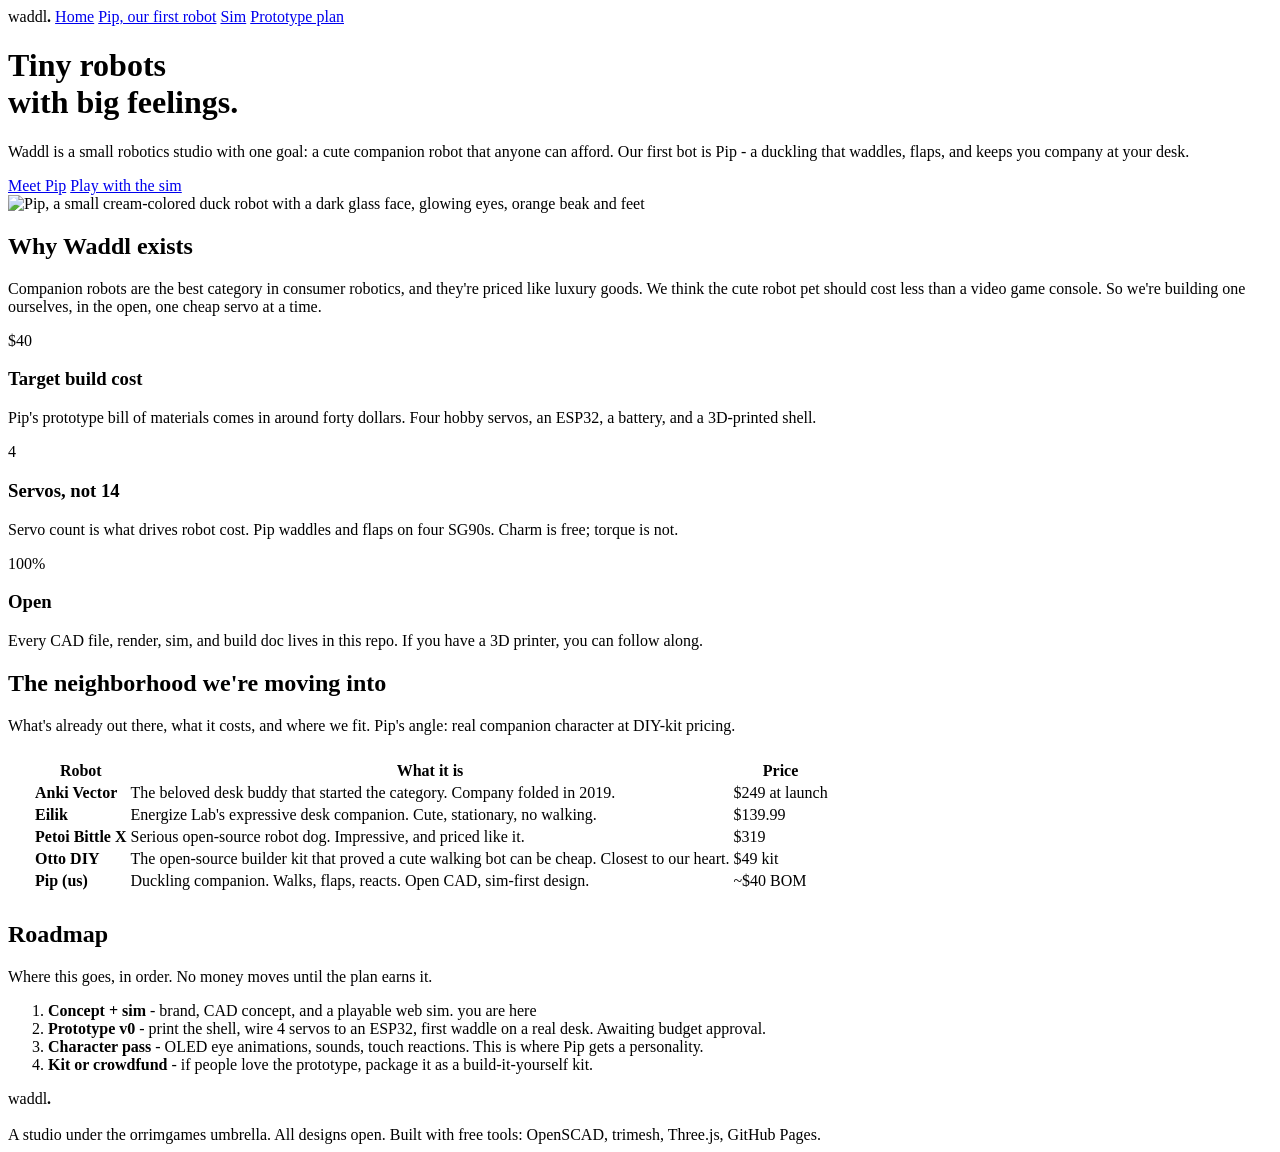
==== index.html @ 142d1592 "Add initial index.html for Waddl website This is the initial commit of the index.html file, which co" ====
<!DOCTYPE html>
<html lang="en">
<head>
<meta charset="utf-8"><meta name="viewport" content="width=device-width,initial-scale=1">
<title>Waddl - tiny robots with big feelings</title>
<link rel="stylesheet" href="assets/style.css">
</head>
<body>
<nav><div class="wrap">
  <span class="logo">waddl<b>.</b></span>
  <a class="nl" href="index.html">Home</a>
  <a class="nl" href="robot.html">Pip, our first robot</a>
  <a class="nl" href="sim.html">Sim</a>
  <a class="nl" href="bom.html">Prototype plan</a>
</div></nav>

<header class="wrap hero">
  <div>
    <h1>Tiny robots<br>with <b>big feelings</b>.</h1>
    <p class="sub">Waddl is a small robotics studio with one goal: a cute companion robot that anyone can afford. Our first bot is Pip - a duckling that waddles, flaps, and keeps you company at your desk.</p>
    <a class="btn" href="robot.html">Meet Pip</a>
    <a class="btn ghost" href="sim.html">Play with the sim</a>
  </div>
  <img src="assets/renders/pip_threequarter.png" alt="Pip, a small cream-colored duck robot with a dark glass face, glowing eyes, orange beak and feet">
</header>

<section class="wrap">
  <h2>Why Waddl exists</h2>
  <p class="lede">Companion robots are the best category in consumer robotics, and they're priced like luxury goods. We think the cute robot pet should cost less than a video game console. So we're building one ourselves, in the open, one cheap servo at a time.</p>
  <div class="grid c3">
    <div class="card"><div class="big">$40</div><h3>Target build cost</h3><p>Pip's prototype bill of materials comes in around forty dollars. Four hobby servos, an ESP32, a battery, and a 3D-printed shell.</p></div>
    <div class="card"><div class="big">4</div><h3>Servos, not 14</h3><p>Servo count is what drives robot cost. Pip waddles and flaps on four SG90s. Charm is free; torque is not.</p></div>
    <div class="card"><div class="big">100%</div><h3>Open</h3><p>Every CAD file, render, sim, and build doc lives in this repo. If you have a 3D printer, you can follow along.</p></div>
  </div>
</section>

<section class="wrap">
  <h2>The neighborhood we're moving into</h2>
  <p class="lede">What's already out there, what it costs, and where we fit. Pip's angle: real companion character at DIY-kit pricing.</p>
  <div class="card" style="padding:8px 24px">
  <table>
    <tr><th>Robot</th><th>What it is</th><th class="num">Price</th></tr>
    <tr><td><b>Anki Vector</b></td><td>The beloved desk buddy that started the category. Company folded in 2019.</td><td class="num">$249 at launch</td></tr>
    <tr><td><b>Eilik</b></td><td>Energize Lab's expressive desk companion. Cute, stationary, no walking.</td><td class="num">$139.99</td></tr>
    <tr><td><b>Petoi Bittle X</b></td><td>Serious open-source robot dog. Impressive, and priced like it.</td><td class="num">$319</td></tr>
    <tr><td><b>Otto DIY</b></td><td>The open-source builder kit that proved a cute walking bot can be cheap. Closest to our heart.</td><td class="num">$49 kit</td></tr>
    <tr><td><b>Pip (us)</b></td><td>Duckling companion. Walks, flaps, reacts. Open CAD, sim-first design.</td><td class="num">~$40 BOM</td></tr>
  </table>
  </div>
</section>

<section class="wrap">
  <h2>Roadmap</h2>
  <p class="lede">Where this goes, in order. No money moves until the plan earns it.</p>
  <ol class="steps">
    <li><b>Concept + sim</b> - brand, CAD concept, and a playable web sim. <span class="tag">you are here</span></li>
    <li><b>Prototype v0</b> - print the shell, wire 4 servos to an ESP32, first waddle on a real desk. Awaiting budget approval.</li>
    <li><b>Character pass</b> - OLED eye animations, sounds, touch reactions. This is where Pip gets a personality.</li>
    <li><b>Kit or crowdfund</b> - if people love the prototype, package it as a build-it-yourself kit.</li>
  </ol>
</section>

<footer><div class="wrap">
  <span class="logo" style="font-size:16px">waddl<b>.</b></span><br><br>
  A studio under the orrimgames umbrella. All designs open. Built with free tools: OpenSCAD, trimesh, Three.js, GitHub Pages.
</div></footer>
</body>
</html>
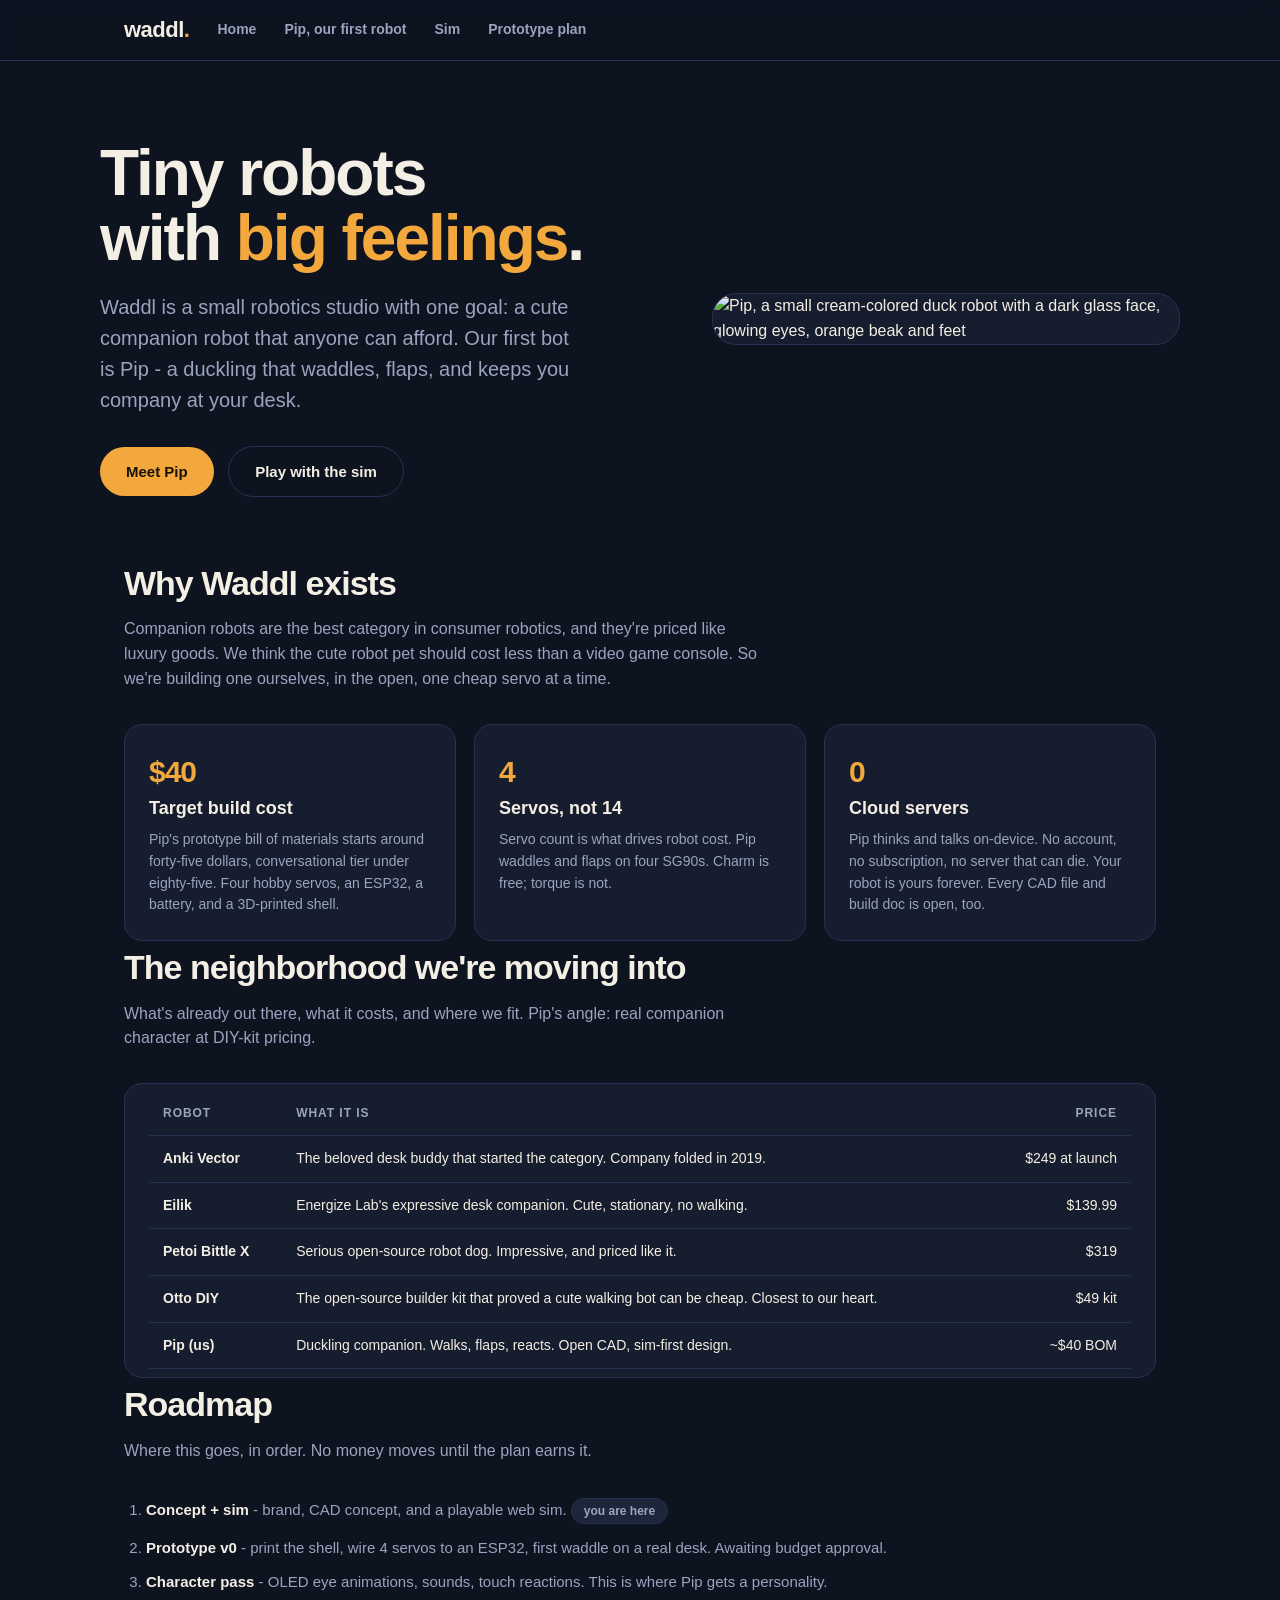
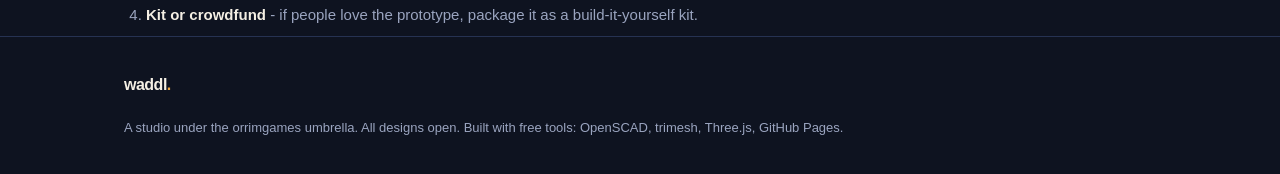
==== commit 992b2aa3: "Update index.html" ====
--- a/index.html
+++ b/index.html
@@ -21,16 +21,16 @@
     <a class="btn" href="robot.html">Meet Pip</a>
     <a class="btn ghost" href="sim.html">Play with the sim</a>
   </div>
-  <img src="assets/renders/pip_threequarter.png" alt="Pip, a small cream-colored duck robot with a dark glass face, glowing eyes, orange beak and feet">
+  <img src="assets/pip_threequarter.png" alt="Pip, a small cream-colored duck robot with a dark glass face, glowing eyes, orange beak and feet">
 </header>
 
 <section class="wrap">
   <h2>Why Waddl exists</h2>
   <p class="lede">Companion robots are the best category in consumer robotics, and they're priced like luxury goods. We think the cute robot pet should cost less than a video game console. So we're building one ourselves, in the open, one cheap servo at a time.</p>
   <div class="grid c3">
-    <div class="card"><div class="big">$40</div><h3>Target build cost</h3><p>Pip's prototype bill of materials comes in around forty dollars. Four hobby servos, an ESP32, a battery, and a 3D-printed shell.</p></div>
+    <div class="card"><div class="big">$40</div><h3>Target build cost</h3><p>Pip's prototype bill of materials starts around forty-five dollars, conversational tier under eighty-five. Four hobby servos, an ESP32, a battery, and a 3D-printed shell.</p></div>
     <div class="card"><div class="big">4</div><h3>Servos, not 14</h3><p>Servo count is what drives robot cost. Pip waddles and flaps on four SG90s. Charm is free; torque is not.</p></div>
-    <div class="card"><div class="big">100%</div><h3>Open</h3><p>Every CAD file, render, sim, and build doc lives in this repo. If you have a 3D printer, you can follow along.</p></div>
+    <div class="card"><div class="big">0</div><h3>Cloud servers</h3><p>Pip thinks and talks on-device. No account, no subscription, no server that can die. Your robot is yours forever. Every CAD file and build doc is open, too.</p></div>
   </div>
 </section>
 
--- a/assets/style.css
+++ b/assets/style.css
@@ -0,0 +1,48 @@
+:root{
+  --bg:#0e1320; --panel:#161d2e; --panel2:#1c2539; --line:#263252;
+  --text:#f4efe4; --muted:#9aa4bf; --accent:#f2a83d; --accent2:#5ae1ff;
+}
+*{box-sizing:border-box;margin:0;padding:0}
+html{scroll-behavior:smooth}
+body{background:var(--bg);color:var(--text);font-family:-apple-system,BlinkMacSystemFont,"Segoe UI",Roboto,Helvetica,Arial,sans-serif;line-height:1.55}
+a{color:var(--accent2);text-decoration:none}
+.wrap{max-width:1080px;margin:0 auto;padding:0 24px}
+nav{position:sticky;top:0;z-index:50;background:rgba(14,19,32,.85);backdrop-filter:blur(10px);border-bottom:1px solid var(--line)}
+nav .wrap{display:flex;align-items:center;gap:28px;height:60px}
+.logo{font-weight:800;font-size:22px;letter-spacing:-.5px;color:var(--text)}
+.logo b{color:var(--accent)}
+nav a.nl{color:var(--muted);font-size:14px;font-weight:600}
+nav a.nl:hover{color:var(--text)}
+.hero{display:grid;grid-template-columns:1.1fr .9fr;gap:40px;align-items:center;padding:80px 0 60px}
+.hero h1{font-size:64px;line-height:1.02;letter-spacing:-2px}
+.hero h1 b{color:var(--accent)}
+.hero p.sub{font-size:20px;color:var(--muted);margin:20px 0 30px;max-width:480px}
+.btn{display:inline-block;background:var(--accent);color:#1a1206;font-weight:700;padding:13px 26px;border-radius:999px;font-size:15px}
+.btn.ghost{background:transparent;color:var(--text);border:1px solid var(--line);margin-left:10px}
+.btn:hover{filter:brightness(1.1)}
+.hero img{width:100%;border-radius:24px;background:var(--panel);border:1px solid var(--line)}
+section{padding:56px 0}
+h2{font-size:34px;letter-spacing:-1px;margin-bottom:8px}
+.lede{color:var(--muted);max-width:640px;margin-bottom:32px}
+.grid{display:grid;gap:18px}
+.grid.c3{grid-template-columns:repeat(3,1fr)}
+.grid.c2{grid-template-columns:repeat(2,1fr)}
+.card{background:var(--panel);border:1px solid var(--line);border-radius:18px;padding:24px}
+.card h3{font-size:18px;margin-bottom:6px}
+.card p{color:var(--muted);font-size:14px}
+.card .big{font-size:30px;font-weight:800;color:var(--accent);letter-spacing:-1px}
+table{width:100%;border-collapse:collapse;font-size:14px}
+th,td{text-align:left;padding:12px 14px;border-bottom:1px solid var(--line)}
+th{color:var(--muted);font-size:12px;text-transform:uppercase;letter-spacing:.08em}
+td.num,th.num{text-align:right;font-variant-numeric:tabular-nums}
+tr.total td{font-weight:800;color:var(--accent);border-top:2px solid var(--accent);border-bottom:none}
+.tag{display:inline-block;background:var(--panel2);border:1px solid var(--line);color:var(--muted);border-radius:999px;padding:3px 12px;font-size:12px;font-weight:600;margin:2px 4px 2px 0}
+.renders{display:grid;grid-template-columns:repeat(auto-fit,minmax(180px,1fr));gap:14px}
+.renders img{width:100%;border-radius:14px;border:1px solid var(--line);background:#101827}
+.renders figure figcaption{text-align:center;color:var(--muted);font-size:12px;margin-top:6px}
+footer{border-top:1px solid var(--line);padding:36px 0;color:var(--muted);font-size:13px}
+.note{background:var(--panel2);border:1px solid var(--line);border-left:3px solid var(--accent);border-radius:10px;padding:14px 18px;color:var(--muted);font-size:14px}
+ol.steps{padding-left:22px;color:var(--muted);font-size:15px}
+ol.steps li{margin-bottom:10px}
+ol.steps b{color:var(--text)}
+@media(max-width:820px){.hero{grid-template-columns:1fr}.hero h1{font-size:44px}.grid.c3{grid-template-columns:1fr}.grid.c2{grid-template-columns:1fr}}
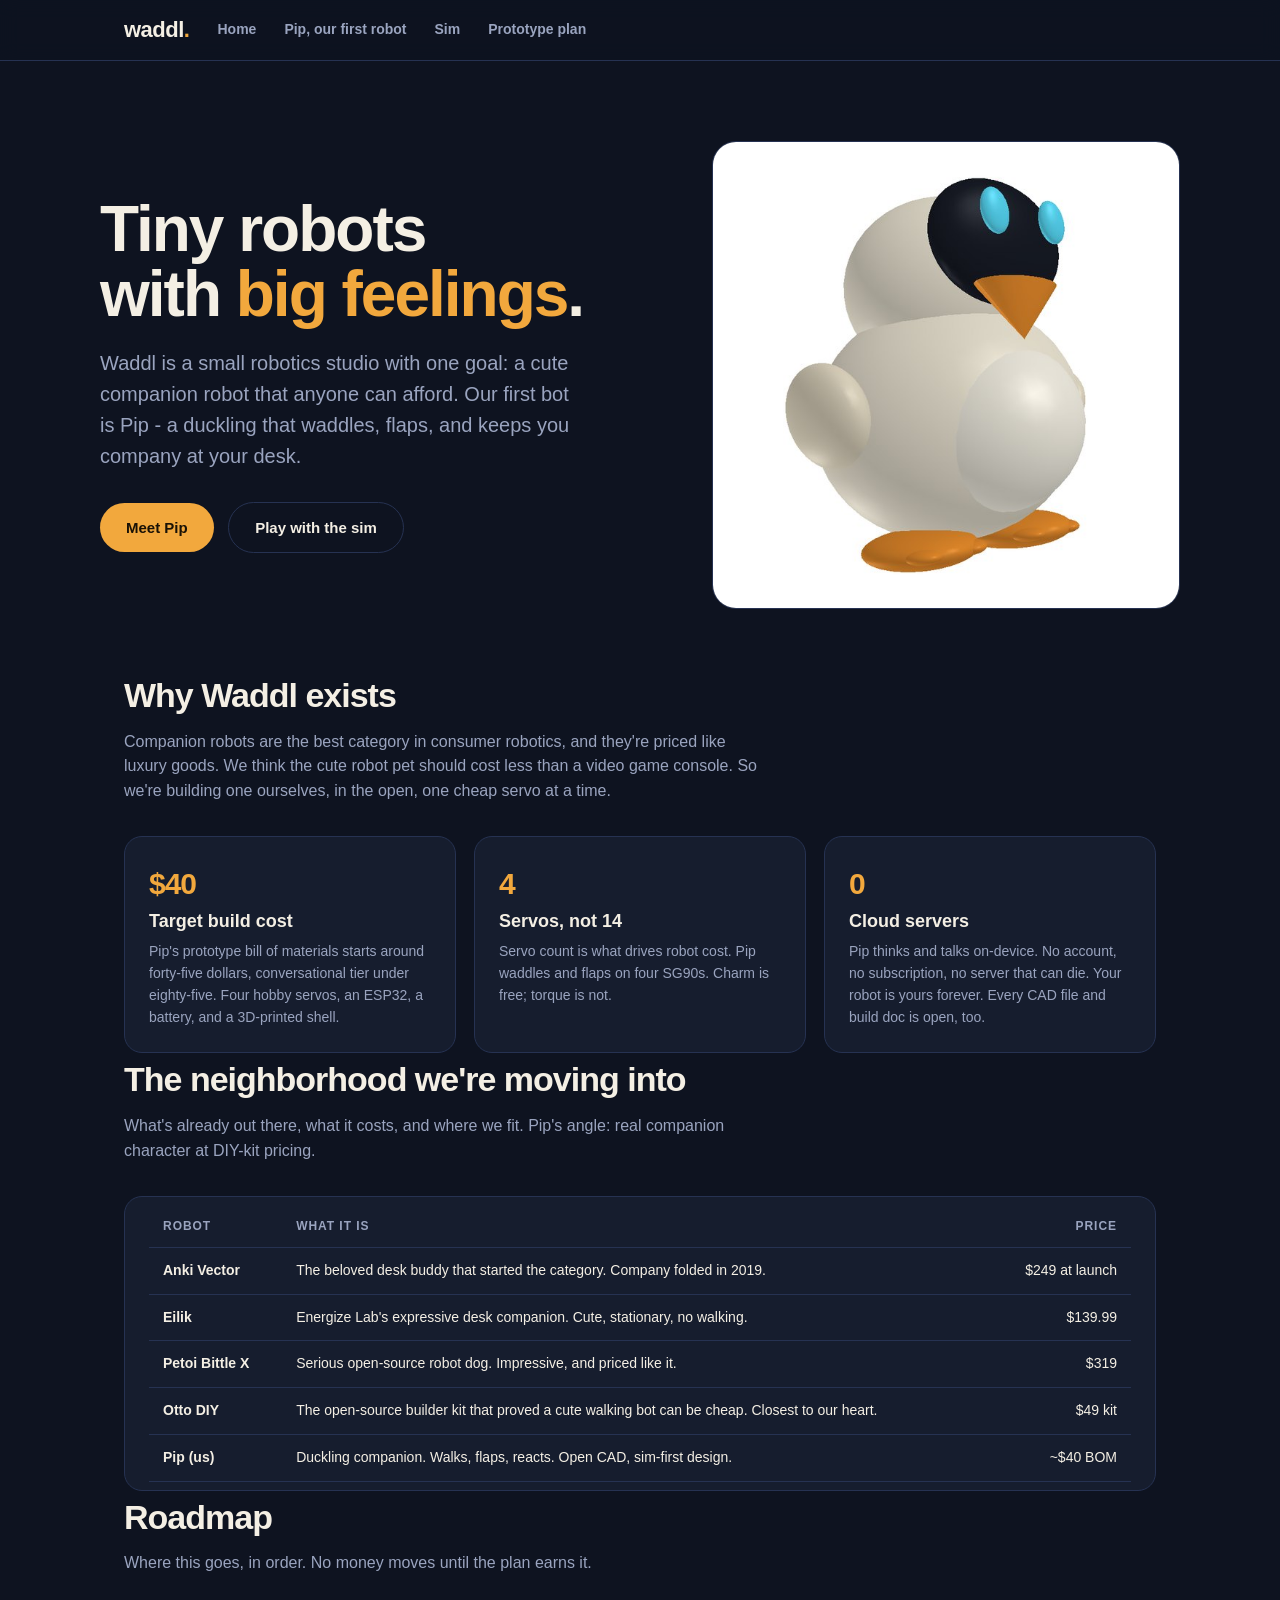
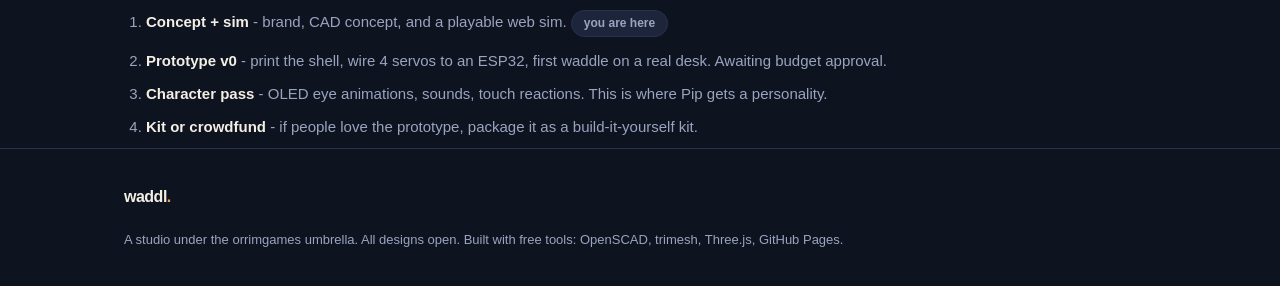
==== commit 6be5dc28: "Update index.html" ====
--- a/index.html
+++ b/index.html
@@ -4,6 +4,8 @@
 <meta charset="utf-8"><meta name="viewport" content="width=device-width,initial-scale=1">
 <title>Waddl - tiny robots with big feelings</title>
 <link rel="stylesheet" href="assets/style.css">
+<script src="assets/b64.js"></script>
+<script>document.addEventListener("DOMContentLoaded",hydrateB64)</script>
 </head>
 <body>
 <nav><div class="wrap">
@@ -21,7 +23,7 @@
     <a class="btn" href="robot.html">Meet Pip</a>
     <a class="btn ghost" href="sim.html">Play with the sim</a>
   </div>
-  <img src="assets/pip_threequarter.png" alt="Pip, a small cream-colored duck robot with a dark glass face, glowing eyes, orange beak and feet">
+  <img data-b64="pip_threequarter" alt="Pip, a small cream-colored duck robot with a dark glass face, glowing eyes, orange beak and feet">
 </header>
 
 <section class="wrap">
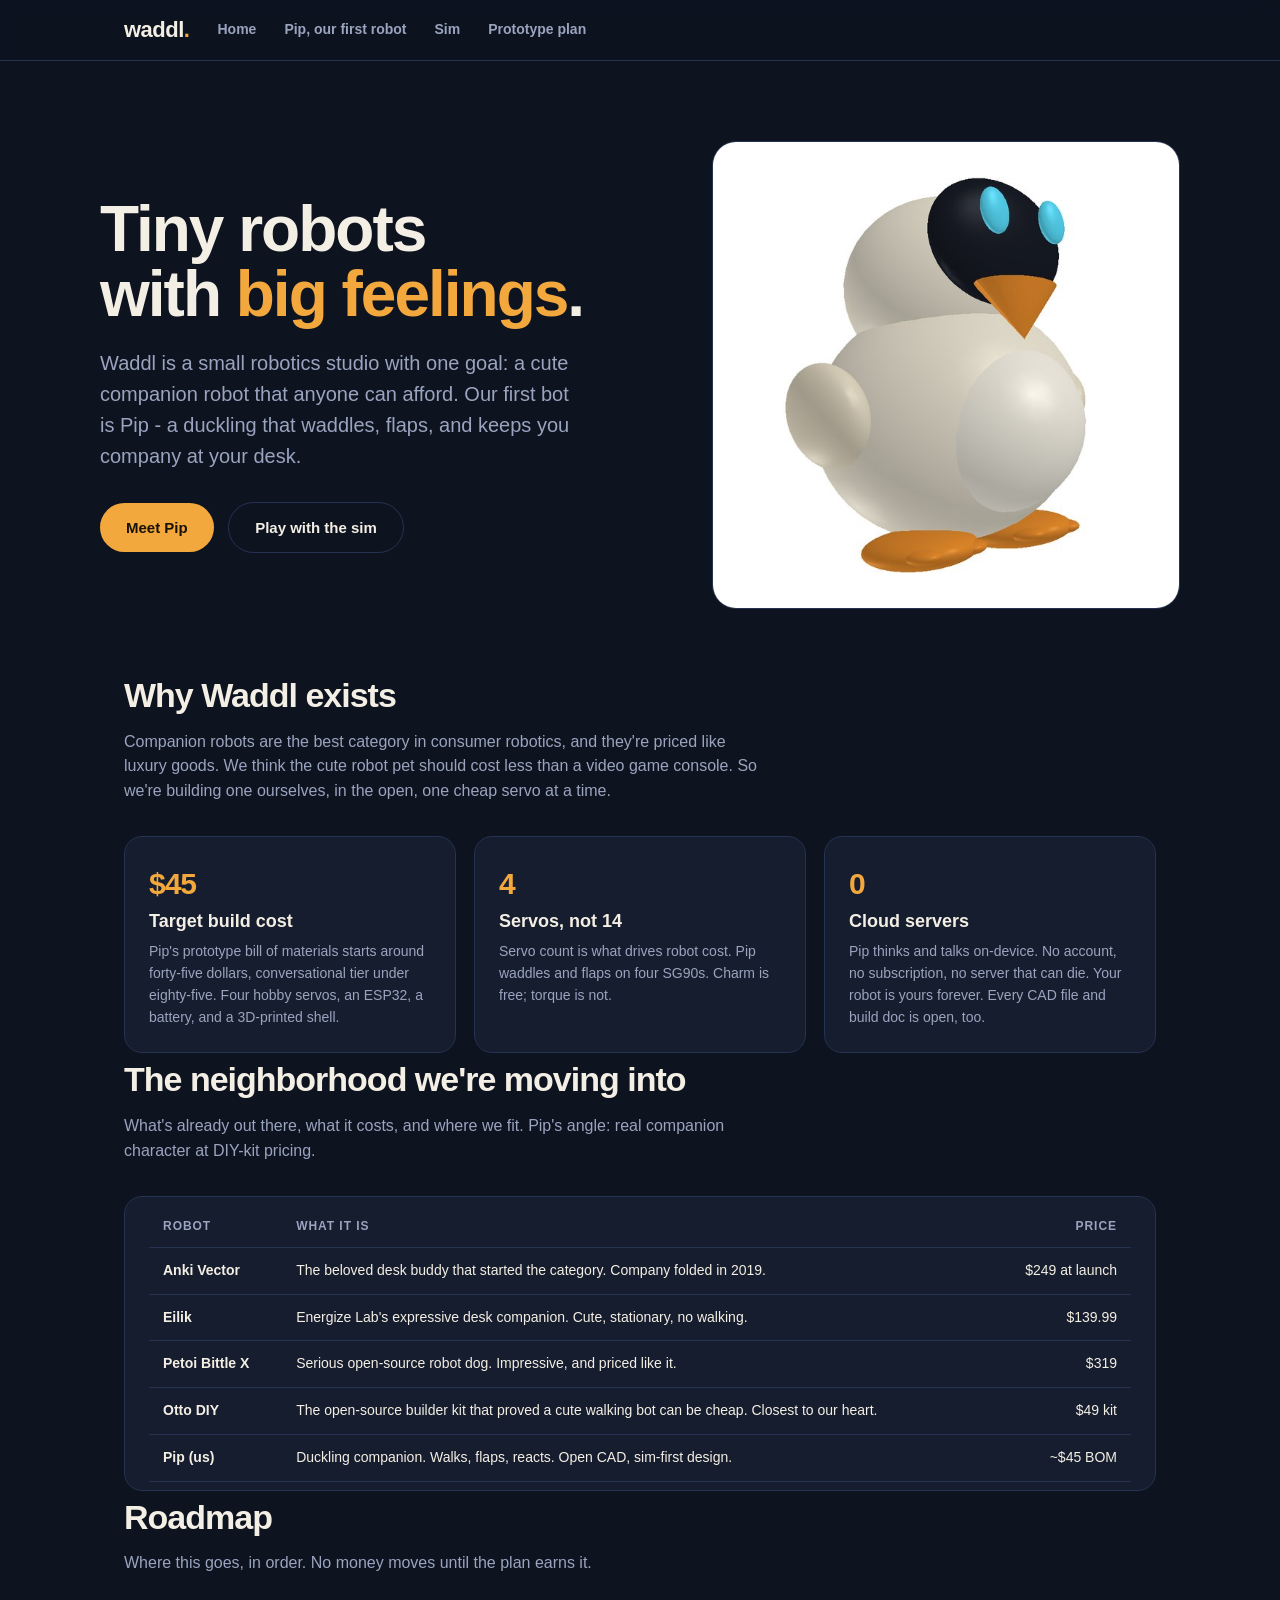
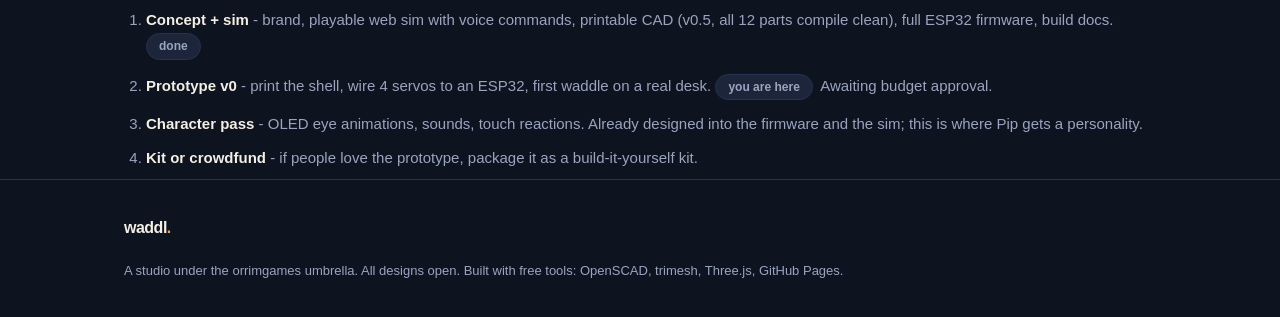
==== commit 6e46845a: "Update target build cost and roadmap details" ====
--- a/index.html
+++ b/index.html
@@ -30,7 +30,7 @@
   <h2>Why Waddl exists</h2>
   <p class="lede">Companion robots are the best category in consumer robotics, and they're priced like luxury goods. We think the cute robot pet should cost less than a video game console. So we're building one ourselves, in the open, one cheap servo at a time.</p>
   <div class="grid c3">
-    <div class="card"><div class="big">$40</div><h3>Target build cost</h3><p>Pip's prototype bill of materials starts around forty-five dollars, conversational tier under eighty-five. Four hobby servos, an ESP32, a battery, and a 3D-printed shell.</p></div>
+    <div class="card"><div class="big">$45</div><h3>Target build cost</h3><p>Pip's prototype bill of materials starts around forty-five dollars, conversational tier under eighty-five. Four hobby servos, an ESP32, a battery, and a 3D-printed shell.</p></div>
     <div class="card"><div class="big">4</div><h3>Servos, not 14</h3><p>Servo count is what drives robot cost. Pip waddles and flaps on four SG90s. Charm is free; torque is not.</p></div>
     <div class="card"><div class="big">0</div><h3>Cloud servers</h3><p>Pip thinks and talks on-device. No account, no subscription, no server that can die. Your robot is yours forever. Every CAD file and build doc is open, too.</p></div>
   </div>
@@ -46,7 +46,7 @@
     <tr><td><b>Eilik</b></td><td>Energize Lab's expressive desk companion. Cute, stationary, no walking.</td><td class="num">$139.99</td></tr>
     <tr><td><b>Petoi Bittle X</b></td><td>Serious open-source robot dog. Impressive, and priced like it.</td><td class="num">$319</td></tr>
     <tr><td><b>Otto DIY</b></td><td>The open-source builder kit that proved a cute walking bot can be cheap. Closest to our heart.</td><td class="num">$49 kit</td></tr>
-    <tr><td><b>Pip (us)</b></td><td>Duckling companion. Walks, flaps, reacts. Open CAD, sim-first design.</td><td class="num">~$40 BOM</td></tr>
+    <tr><td><b>Pip (us)</b></td><td>Duckling companion. Walks, flaps, reacts. Open CAD, sim-first design.</td><td class="num">~$45 BOM</td></tr>
   </table>
   </div>
 </section>
@@ -55,9 +55,9 @@
   <h2>Roadmap</h2>
   <p class="lede">Where this goes, in order. No money moves until the plan earns it.</p>
   <ol class="steps">
-    <li><b>Concept + sim</b> - brand, CAD concept, and a playable web sim. <span class="tag">you are here</span></li>
-    <li><b>Prototype v0</b> - print the shell, wire 4 servos to an ESP32, first waddle on a real desk. Awaiting budget approval.</li>
-    <li><b>Character pass</b> - OLED eye animations, sounds, touch reactions. This is where Pip gets a personality.</li>
+    <li><b>Concept + sim</b> - brand, playable web sim with voice commands, printable CAD (v0.5, all 12 parts compile clean), full ESP32 firmware, build docs. <span class="tag">done</span></li>
+    <li><b>Prototype v0</b> - print the shell, wire 4 servos to an ESP32, first waddle on a real desk. <span class="tag">you are here</span> Awaiting budget approval.</li>
+    <li><b>Character pass</b> - OLED eye animations, sounds, touch reactions. Already designed into the firmware and the sim; this is where Pip gets a personality.</li>
     <li><b>Kit or crowdfund</b> - if people love the prototype, package it as a build-it-yourself kit.</li>
   </ol>
 </section>
